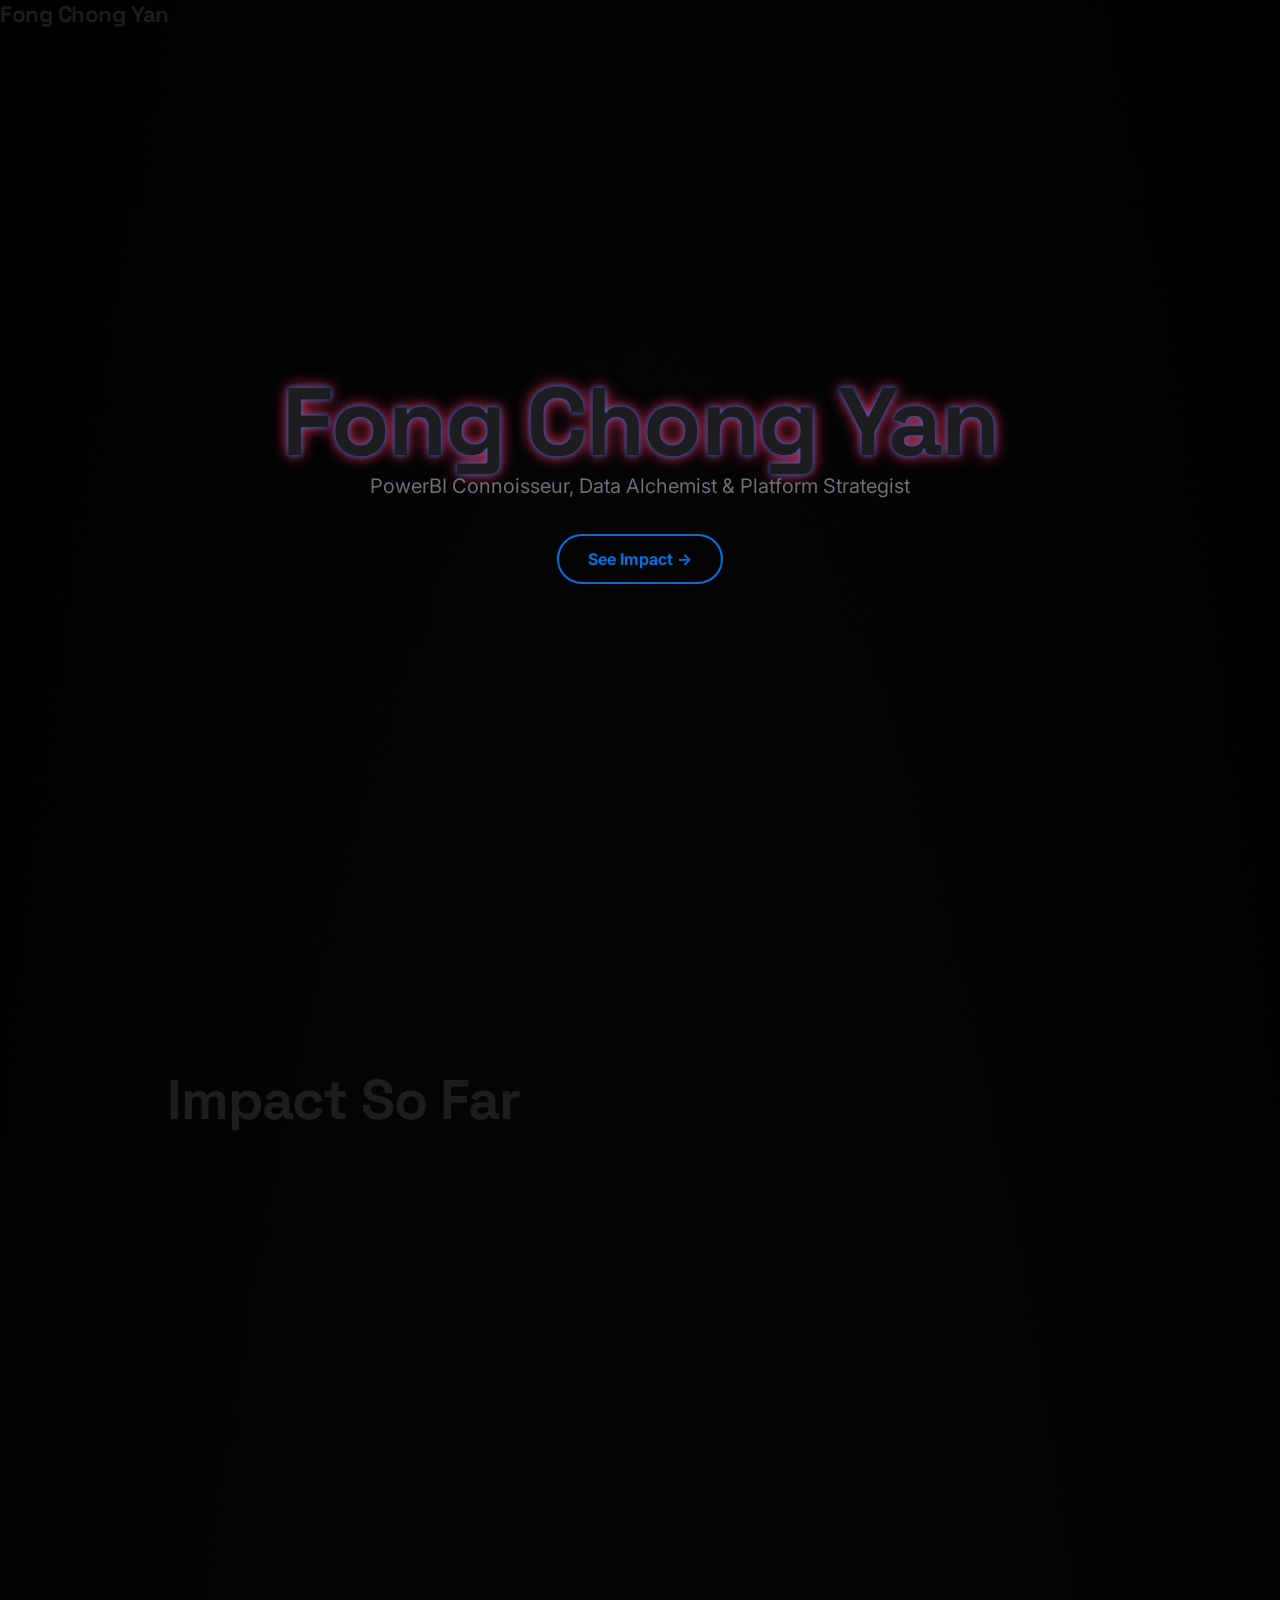
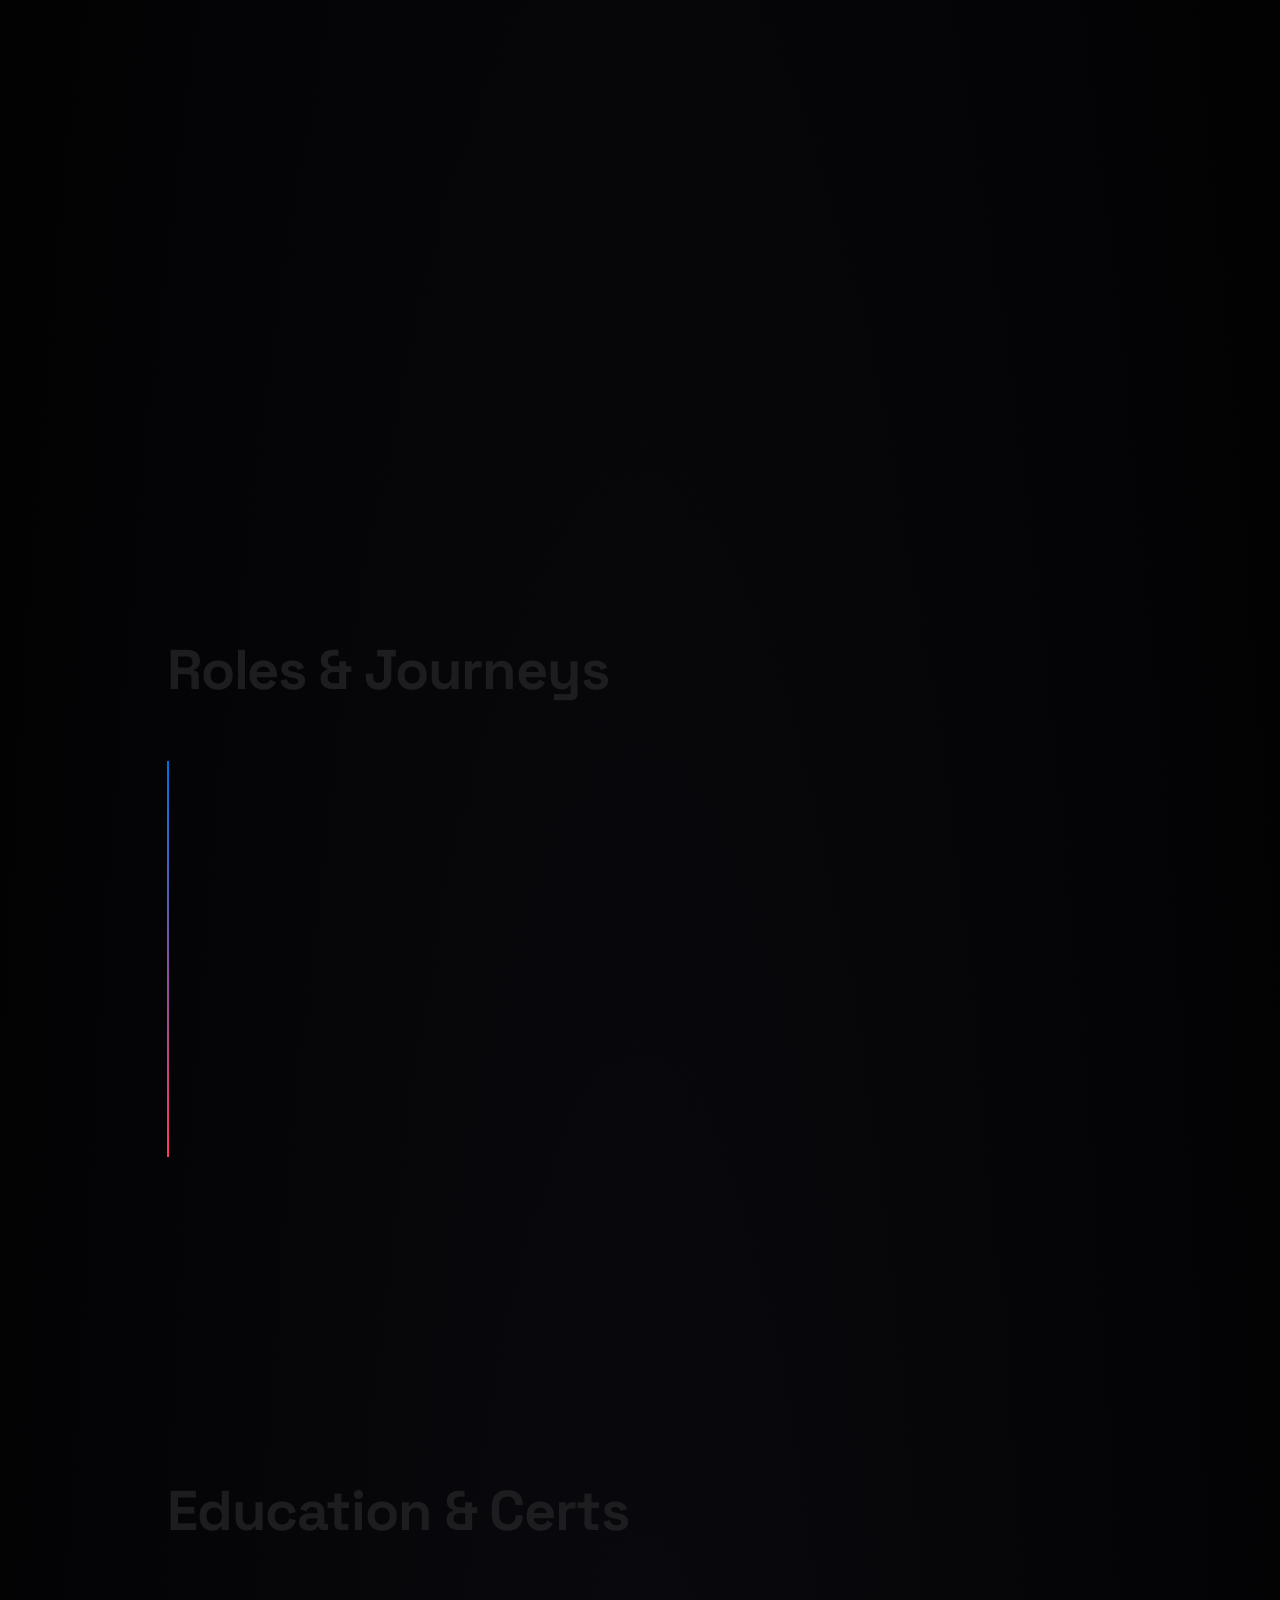
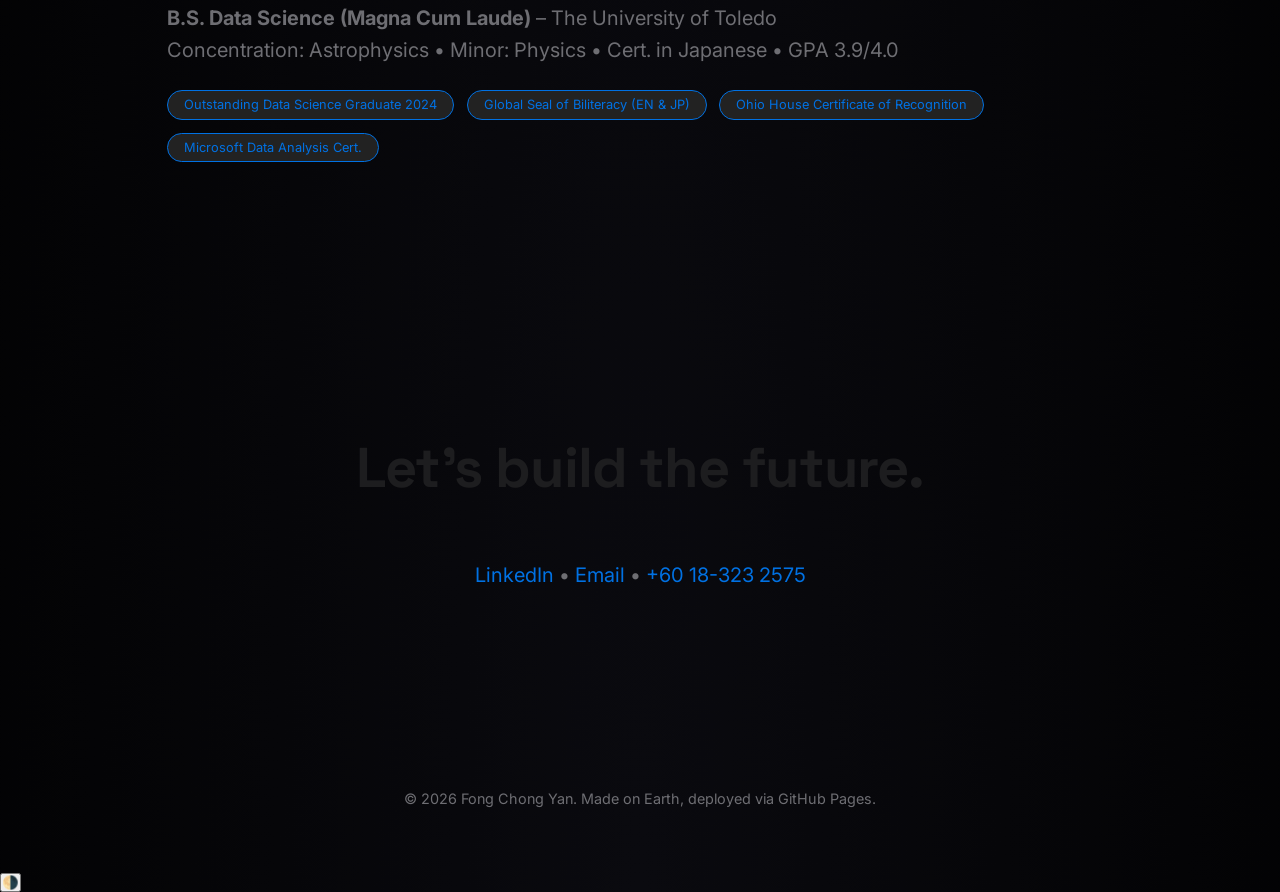
==== index.html @ 3a3797fb "move src files to repo root so GitHub Pages can see index.html" ====
<!DOCTYPE html>
<html lang="en">
<head>
  <meta charset="utf-8">
  <title>Fong Chong Yan — Data Alchemist</title>
  <meta name="viewport" content="width=device-width, initial-scale=1">
  <link rel="preconnect" href="https://fonts.googleapis.com">
  <link rel="preconnect" href="https://fonts.gstatic.com" crossorigin>
  <link href="https://fonts.googleapis.com/css2?family=Inter:wght@400;700;900&family=Space+Grotesk:wght@500;700&display=swap" rel="stylesheet">
  <link rel="stylesheet" href="css/main.css">
  <link rel="stylesheet" href="css/dark.css" id="theme-link">
</head>

<body>
  <canvas id="galaxy"></canvas>

  <!-- ---- HERO ---- -->
  <section class="hero">
    <div class="hero__content">
      <h1 class="glitch">Fong Chong Yan</h1>
      <p>PowerBI Connoisseur, Data Alchemist & Platform Strategist</p>
      <a href="#impact" class="cta">See Impact →</a>
    </div>
  </section>

  <!-- ---- IMPACT ---- -->
  <section id="impact">
    <div class="center">
      <h2>Impact So Far</h2>
      <div class="impact-grid">
        <div class="impact-card fade-up">
          <span class="impact-number">7</span>
          <span class="impact-label">Dashboards Shipped</span>
          <p>Real-time KPI command centres across retail, social, volunteer & sustainability ops.</p>
        </div>
        <div class="impact-card fade-up">
          <span class="impact-number">RM 3 M+</span>
          <span class="impact-label">Influenced</span>
          <p>Insights adopted by C-suite for FY-26 budget and sustainability roadmap.</p>
        </div>
        <div class="impact-card fade-up">
          <span class="impact-number">95 %</span>
          <span class="impact-label">Accuracy</span>
          <p>ML pipeline that chewed 900 GB of astronomical imagery—6 months of PhD time saved.</p>
        </div>
        <div class="impact-card fade-up">
          <span class="impact-number">6</span>
          <span class="impact-label">Languages</span>
          <p>Fluent in English, Malay, Mandarin, Cantonese, Hokkien; intermediate Japanese.</p>
        </div>
      </div>
    </div>
  </section>

  <!-- ---- ROLES ---- -->
  <section id="roles">
    <div class="center">
      <h2>Roles & Journeys</h2>
      <div class="timeline">
        <!-- role-cards copied exactly as you had them -->
        <div class="role-card fade-up"> …your Public Mutual block… </div>
        <div class="role-card fade-up"> …your PETRONAS block… </div>
        <div class="role-card fade-up"> …your UToledo block… </div>
      </div>
    </div>
  </section>

  <!-- ---- EDU ---- -->
  <section id="edu">
    <div class="center">
      <h2>Education & Certs</h2>
      <p><strong>B.S. Data Science (Magna Cum Laude)</strong> – The University of Toledo<br>
         Concentration: Astrophysics • Minor: Physics • Cert. in Japanese • GPA 3.9/4.0</p>
      <div class="awards-bar">
        <span class="award-tag">Outstanding Data Science Graduate 2024</span>
        <span class="award-tag">Global Seal of Biliteracy (EN & JP)</span>
        <span class="award-tag">Ohio House Certificate of Recognition</span>
        <span class="award-tag">Microsoft Data Analysis Cert.</span>
      </div>
    </div>
  </section>

  <!-- ---- CONNECT ---- -->
  <section id="connect">
    <div class="center" style="text-align:center">
      <h2>Let’s build the future.</h2>
      <p>
        <a href="https://linkedin.com/in/chongyanfong" target="_blank">LinkedIn</a> •
        <a href="mailto:fongchongyan@gmail.com">Email</a> •
        <a href="tel:+60183232575">+60 18-323 2575</a>
      </p>
    </div>
  </section>

  <footer>
    © <span id="year"></span> Fong Chong Yan. Made on Earth, deployed via GitHub Pages.
  </footer>

  <script type="module" src="js/particles.js"></script>
  <script type="module" src="js/ui.js"></script>
</body>
</html>
---- css/main.css ----
:root{
  --bg0:#000;
  --bg1:#0a0a0f;
  --accent1:hsl(var(--hue,195) 100% 50%);
  --accent2:#ff0055;
  --text:#e5e5e5;
  --sub:#86868b;
  --max:1100px;
  --ease:cubic-bezier(.4,0,.2,1);
}
*{margin:0;padding:0;box-sizing:border-box}
html{scroll-behavior:smooth}
body{
  font-family:'Inter',sans-serif;
  background:var(--bg0);
  color:var(--text);
  overflow-x:hidden;
  background:radial-gradient(ellipse at bottom, #0a0a0f 0%, #000 100%);
}
h1,h2,h3{font-family:'Space Grotesk',sans-serif;letter-spacing:-.02em}
h1{font-size:clamp(3rem,8vw,6rem);font-weight:900;line-height:1}
h2{font-size:clamp(2rem,5vw,3.5rem);margin-bottom:1em}
h3{font-size:1.4rem}
p{font-size:clamp(1rem,2vw,1.25rem);line-height:1.6;color:var(--sub)}
a{color:var(--accent1);text-decoration:none}
section{width:100%;padding:clamp(5rem,15vh,12rem) 0;position:relative}
.center{max-width:var(--max);margin:0 auto;padding:0 6vw}

/* ----- HERO ----- */
.hero{height:100vh;display:flex;align-items:center;justify-content:center;text-align:center;position:relative}
#galaxy{position:absolute;inset:0;z-index:-1}
.glitch{animation:glitch 2.5s infinite;text-shadow:0 0 5px var(--accent1),0 0 15px var(--accent2)}
@keyframes glitch{20%{text-shadow:-2px 0 var(--accent2),2px 0 var(--accent1)}40%{text-shadow:2px 0 var(--accent2),-2px 0 var(--accent1)}}
.cta{margin-top:2rem;display:inline-block;padding:.8rem 1.8rem;border:2px solid var(--accent1);border-radius:999px;font-weight:700;transition:.3s}
.cta:hover{background:var(--accent1);color:#000}

/* ----- IMPACT CARDS ----- */
.impact-grid{display:grid;gap:2rem;grid-template-columns:repeat(auto-fit,minmax(280px,1fr))}
.impact-card{
  background:linear-gradient(145deg,#111 0%,#000 100%);
  border:1px solid #222;border-radius:20px;padding:3rem 2rem;
  transition:transform .3s var(--ease),box-shadow .3s var(--ease);
  will-change:transform;position:relative;overflow:hidden;
}
.impact-card:hover{transform:translateY(-10px);box-shadow:0 0 25px var(--accent1),0 0 50px var(--accent2)}
.impact-number{font-size:4rem;font-weight:900;background:linear-gradient(90deg,var(--accent1),var(--accent2));-webkit-background-clip:text;-webkit-text-fill-color:transparent;display:block;margin-bottom:.5rem}
.impact-label{font-size:1.1rem;letter-spacing:.05em;text-transform:uppercase;color:var(--sub)}

/* ----- ROLE CARDS ----- */
.timeline{position:relative;padding-left:2rem}
.timeline::before{content:'';position:absolute;left:0;top:0;bottom:0;width:2px;background:linear-gradient(to bottom,var(--accent1),var(--accent2))}
.role-card{background:#111;border-left:4px solid var(--accent1);border-radius:12px;padding:2.5rem;margin-bottom:3rem;position:relative;transition:transform .3s var(--ease),box-shadow .3s var(--ease)}
.role-card:hover{transform:translateX(10px);box-shadow:0 0 20px var(--accent1)}
.role-header{display:flex;justify-content:space-between;align-items:flex-start;flex-wrap:wrap;margin-bottom:1rem}
.role-title{font-size:1.6rem;font-weight:700}
.role-date{font-size:1rem;color:var(--accent2)}
.role-award{display:inline-block;background:var(--accent2);color:#fff;padding:.2rem .8rem;border-radius:999px;font-size:.75rem;margin-top:.5rem}
.role-desc{margin-top:1rem;font-size:1.1rem}
.awards-bar{display:flex;flex-wrap:wrap;gap:.8rem;margin-top:1.5rem}
.award-tag{background:#222;border:1px solid var(--accent1);color:var(--accent1);padding:.4rem 1rem;border-radius:999px;font-size:.8rem}

/* ----- FOOTER ----- */
footer{text-align:center;padding:4rem 0;font-size:.9rem;color:var(--sub)}

/* ----- SCROLL FADES ----- */
.fade-up{opacity:0;transform:translateY(60px);transition:opacity .8s var(--ease),transform .8s var(--ease)}
.fade-up.on{opacity:1;transform:none}

/* ----- 3-D TILT & GLOW ----- */
.impact-card, .role-card{--glow-x:50%; --glow-y:50%}
.impact-card::before, .role-card::before{
  content:''; position:absolute; inset:-100%;
  background:radial-gradient(circle at var(--glow-x) var(--glow-y), var(--accent1) 0%, transparent 30%);
  opacity:0; transition:opacity .4s; pointer-events:none;
}
.impact-card:hover::before, .role-card:hover::before{opacity:.6}

/* ----- HUE ROTATE ----- */
:root{animation:hueRotate 20s linear infinite}
@keyframes hueRotate{to{--hue:360}}
---- css/dark.css ----
html.light{
  --bg0:#f5f5f7;
  --text:#1d1d1f;
  --sub:#6e6e73;
  --accent1:#0071e3;
  --accent2:#ff375f;
}
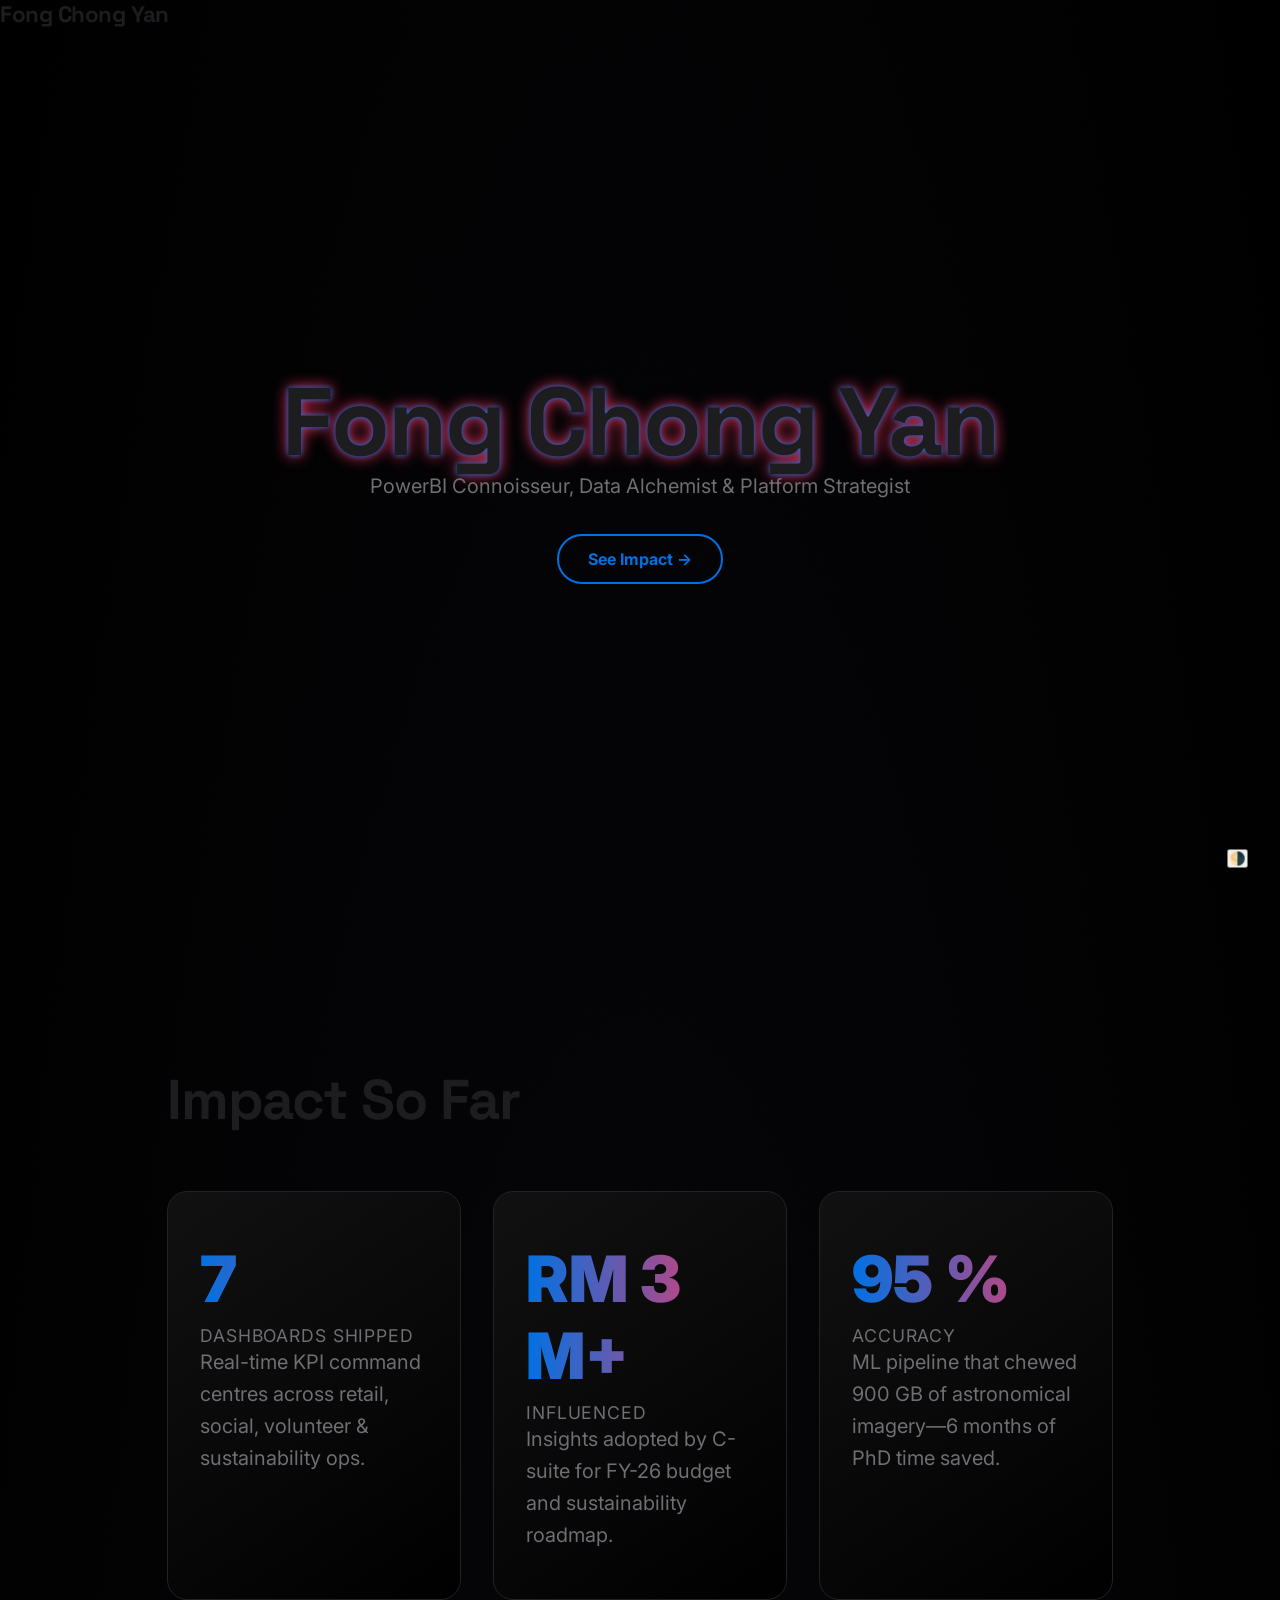
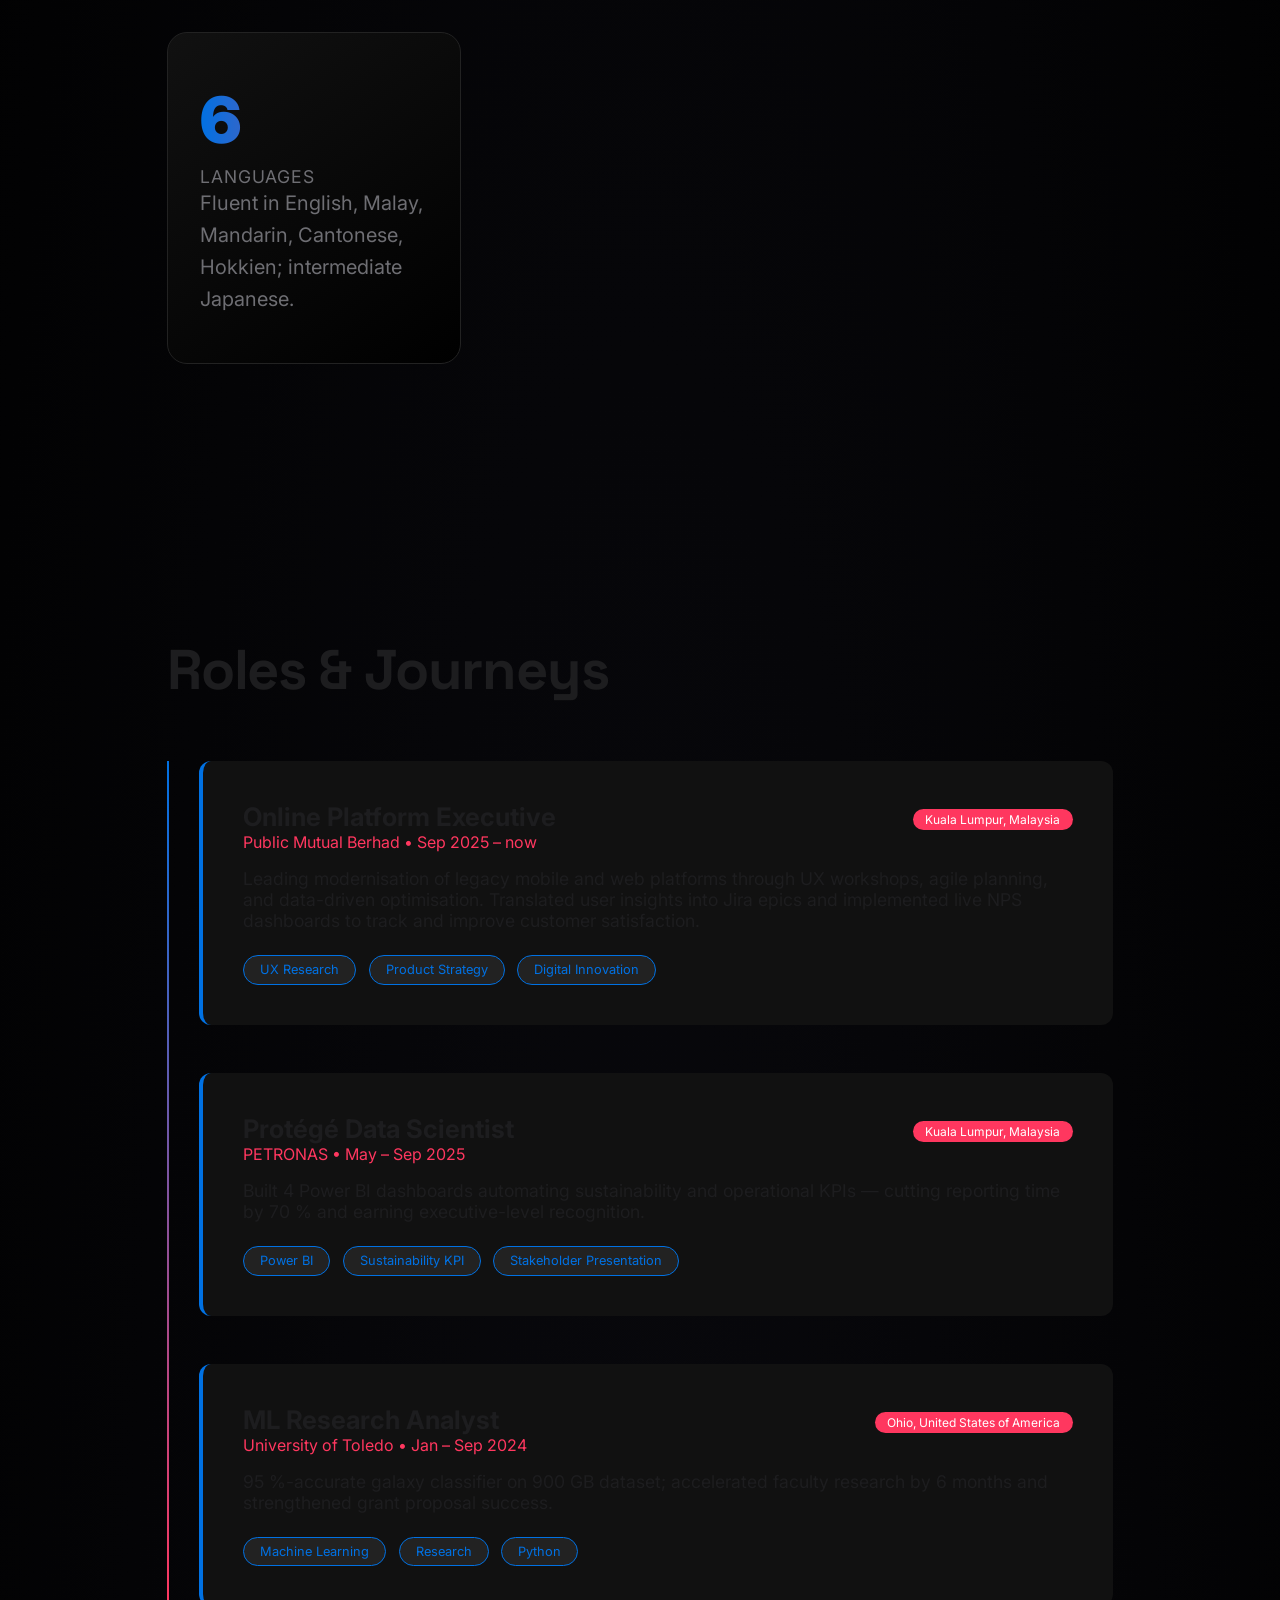
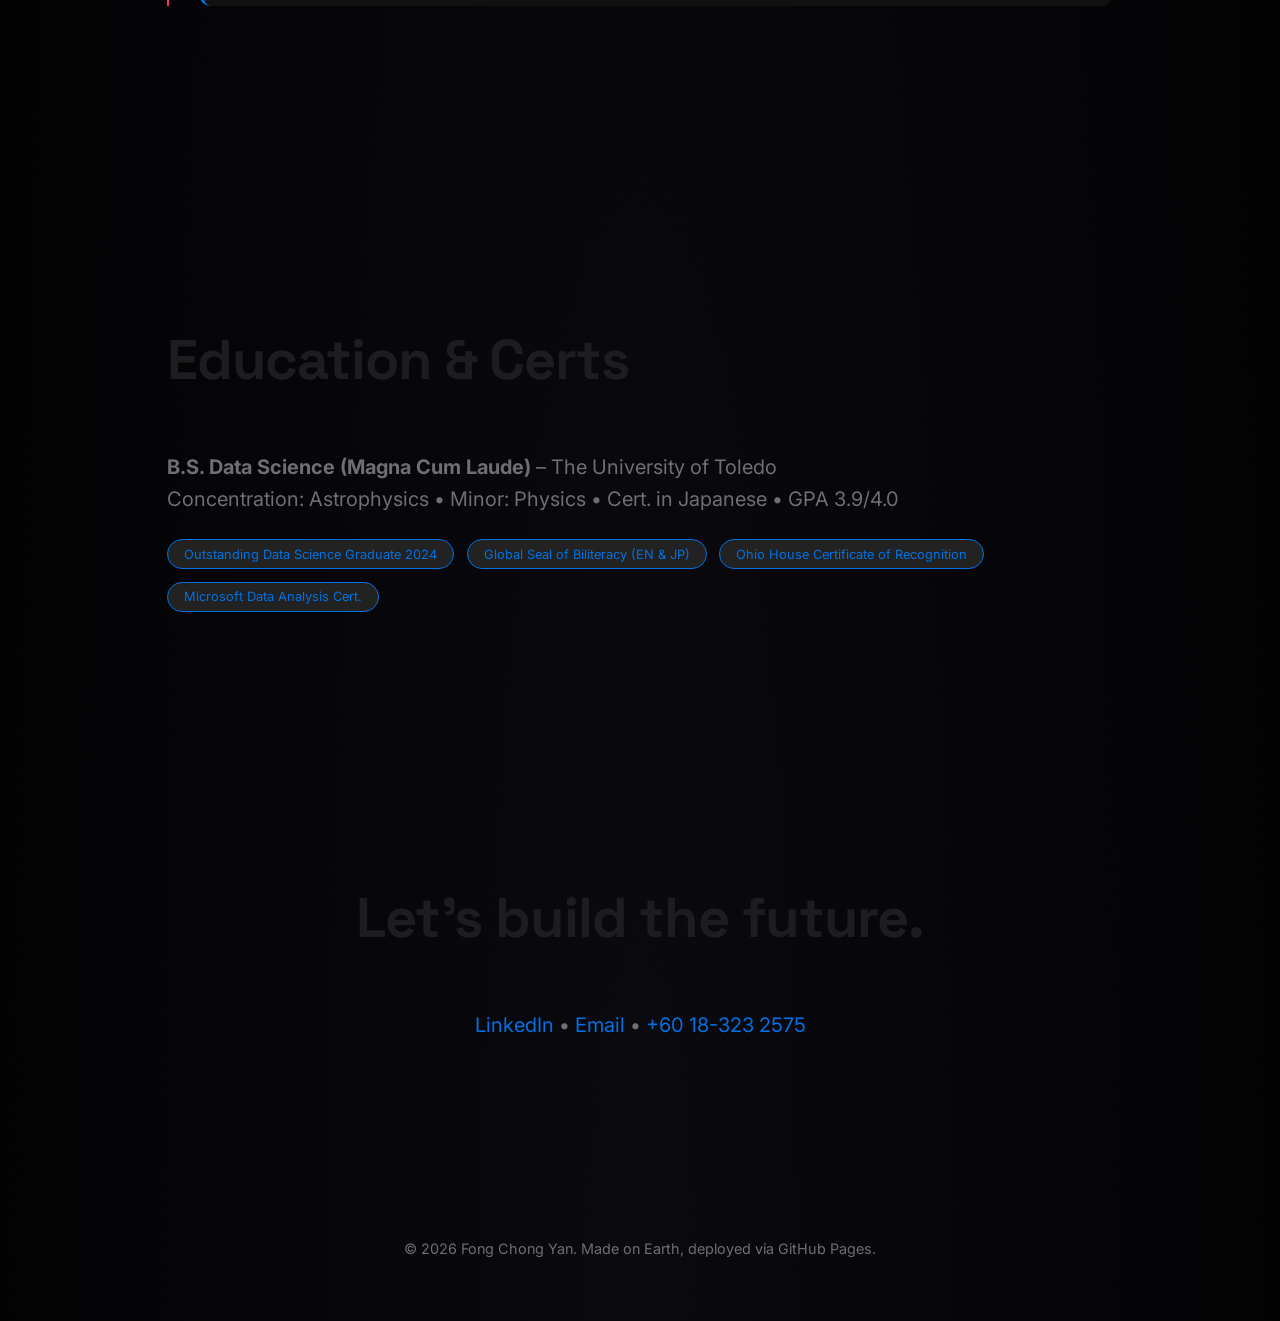
==== commit a39823d1: "Update index.html" ====
--- a/index.html
+++ b/index.html
@@ -57,10 +57,62 @@
     <div class="center">
       <h2>Roles & Journeys</h2>
       <div class="timeline">
-        <!-- role-cards copied exactly as you had them -->
-        <div class="role-card fade-up"> …your Public Mutual block… </div>
-        <div class="role-card fade-up"> …your PETRONAS block… </div>
-        <div class="role-card fade-up"> …your UToledo block… </div>
+        <!-- Public Mutual -->
+        <div class="role-card fade-up">
+          <div class="role-header">
+            <div>
+              <div class="role-title">Online Platform Executive</div>
+              <div class="role-date">Public Mutual Berhad • Sep 2025 – now</div>
+            </div>
+            <div class="role-award">Kuala Lumpur, Malaysia</div>
+          </div>
+          <div class="role-desc">
+            Leading modernisation of legacy mobile and web platforms through UX workshops, agile planning, and data-driven optimisation. Translated user insights into Jira epics and implemented live NPS dashboards to track and improve customer satisfaction.
+          </div>
+          <div class="awards-bar">
+            <span class="award-tag">UX Research</span>
+            <span class="award-tag">Product Strategy</span>
+            <span class="award-tag">Digital Innovation</span>
+          </div>
+        </div>
+
+        <!-- PETRONAS -->
+        <div class="role-card fade-up">
+          <div class="role-header">
+            <div>
+              <div class="role-title">Protégé Data Scientist</div>
+              <div class="role-date">PETRONAS • May – Sep 2025</div>
+            </div>
+            <div class="role-award">Kuala Lumpur, Malaysia</div>
+          </div>
+          <div class="role-desc">
+            Built 4 Power BI dashboards automating sustainability and operational KPIs — cutting reporting time by 70 % and earning executive-level recognition.
+          </div>
+          <div class="awards-bar">
+            <span class="award-tag">Power BI</span>
+            <span class="award-tag">Sustainability KPI</span>
+            <span class="award-tag">Stakeholder Presentation</span>
+          </div>
+        </div>
+
+        <!-- UToledo -->
+        <div class="role-card fade-up">
+          <div class="role-header">
+            <div>
+              <div class="role-title">ML Research Analyst</div>
+              <div class="role-date">University of Toledo • Jan – Sep 2024</div>
+            </div>
+            <div class="role-award">Ohio, United States of America</div>
+          </div>
+          <div class="role-desc">
+            95 %-accurate galaxy classifier on 900 GB dataset; accelerated faculty research by 6 months and strengthened grant proposal success.
+          </div>
+          <div class="awards-bar">
+            <span class="award-tag">Machine Learning</span>
+            <span class="award-tag">Research</span>
+            <span class="award-tag">Python</span>
+          </div>
+        </div>
       </div>
     </div>
   </section>
--- a/css/main.css
+++ b/css/main.css
@@ -77,4 +77,14 @@
 
 /* ----- HUE ROTATE ----- */
 :root{animation:hueRotate 20s linear infinite}
-@keyframes hueRotate{to{--hue:360}}+@keyframes hueRotate{to{--hue:360}}
+
+/* ---- GALAXY CANVAS ---- */
+#galaxy{
+  position:fixed;
+  inset:0;
+  z-index:-1;
+  display:block;
+  width:100vw;
+  height:100vh;
+}
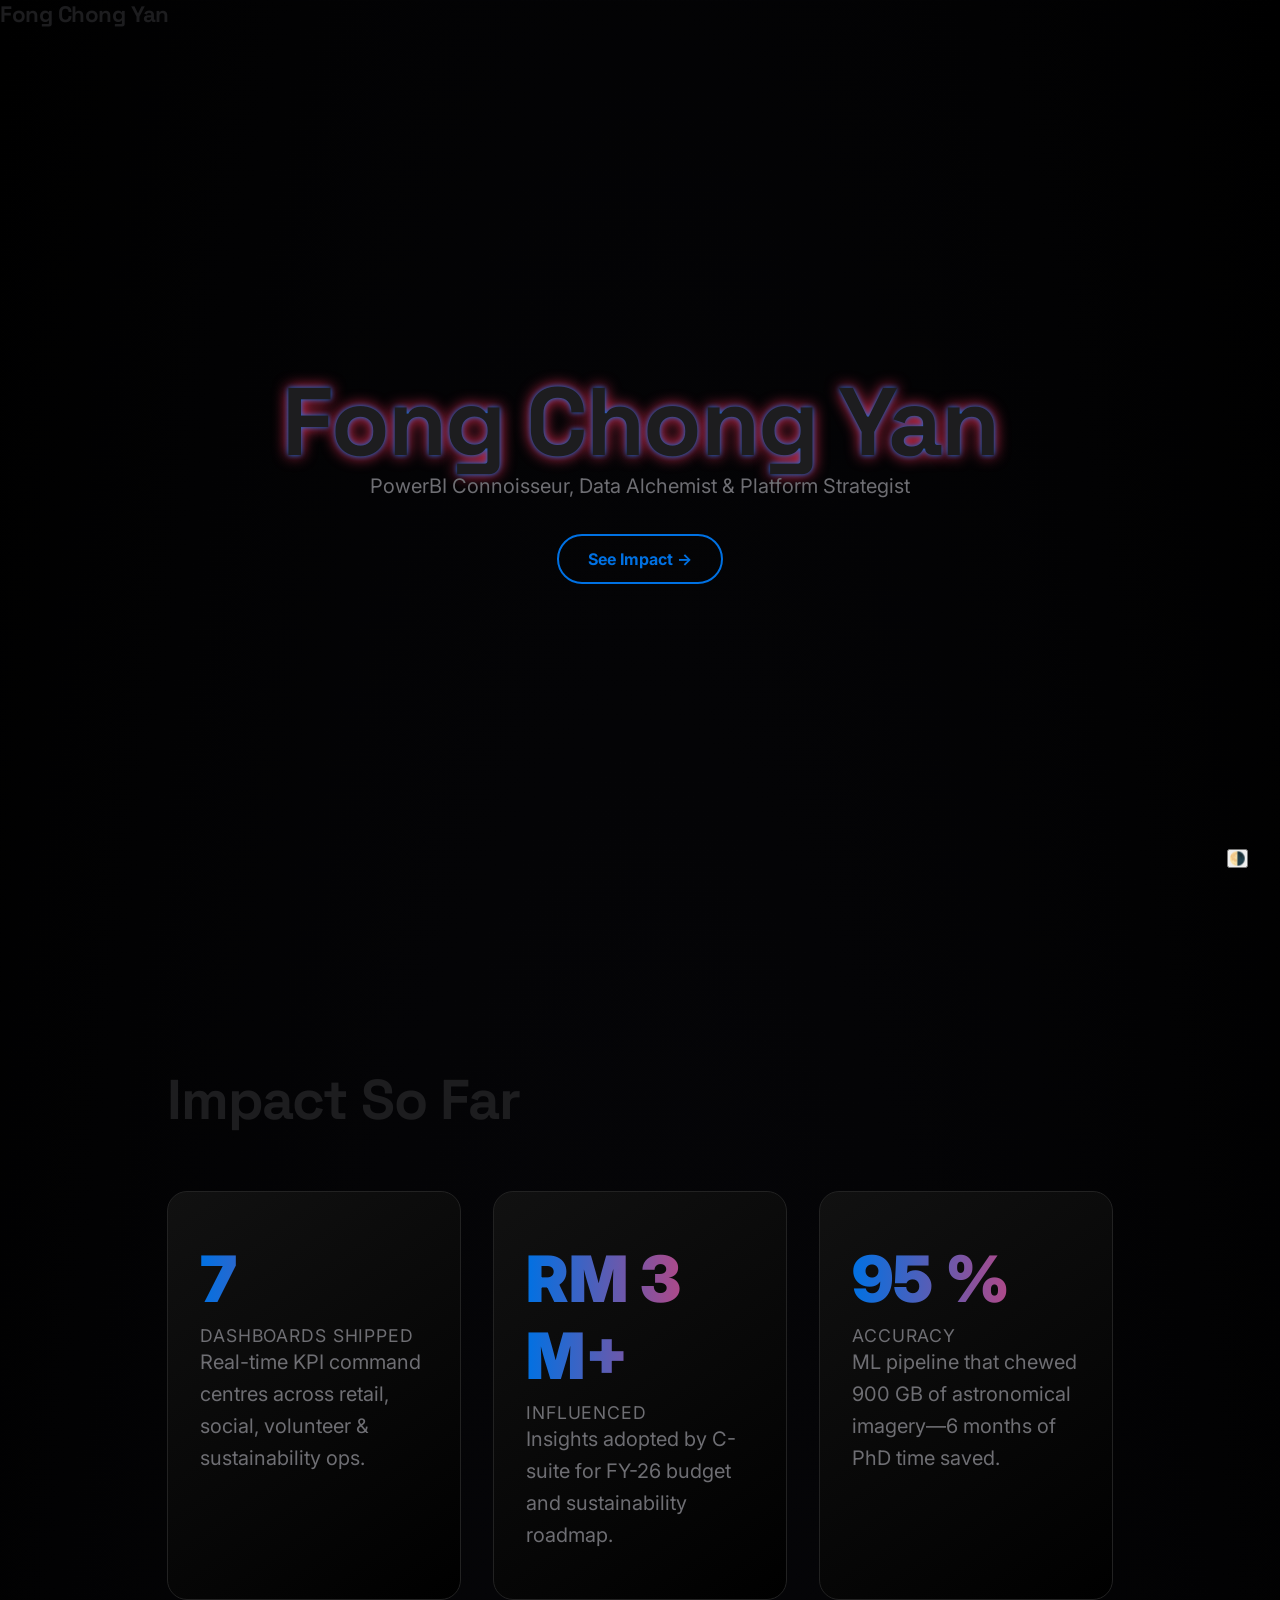
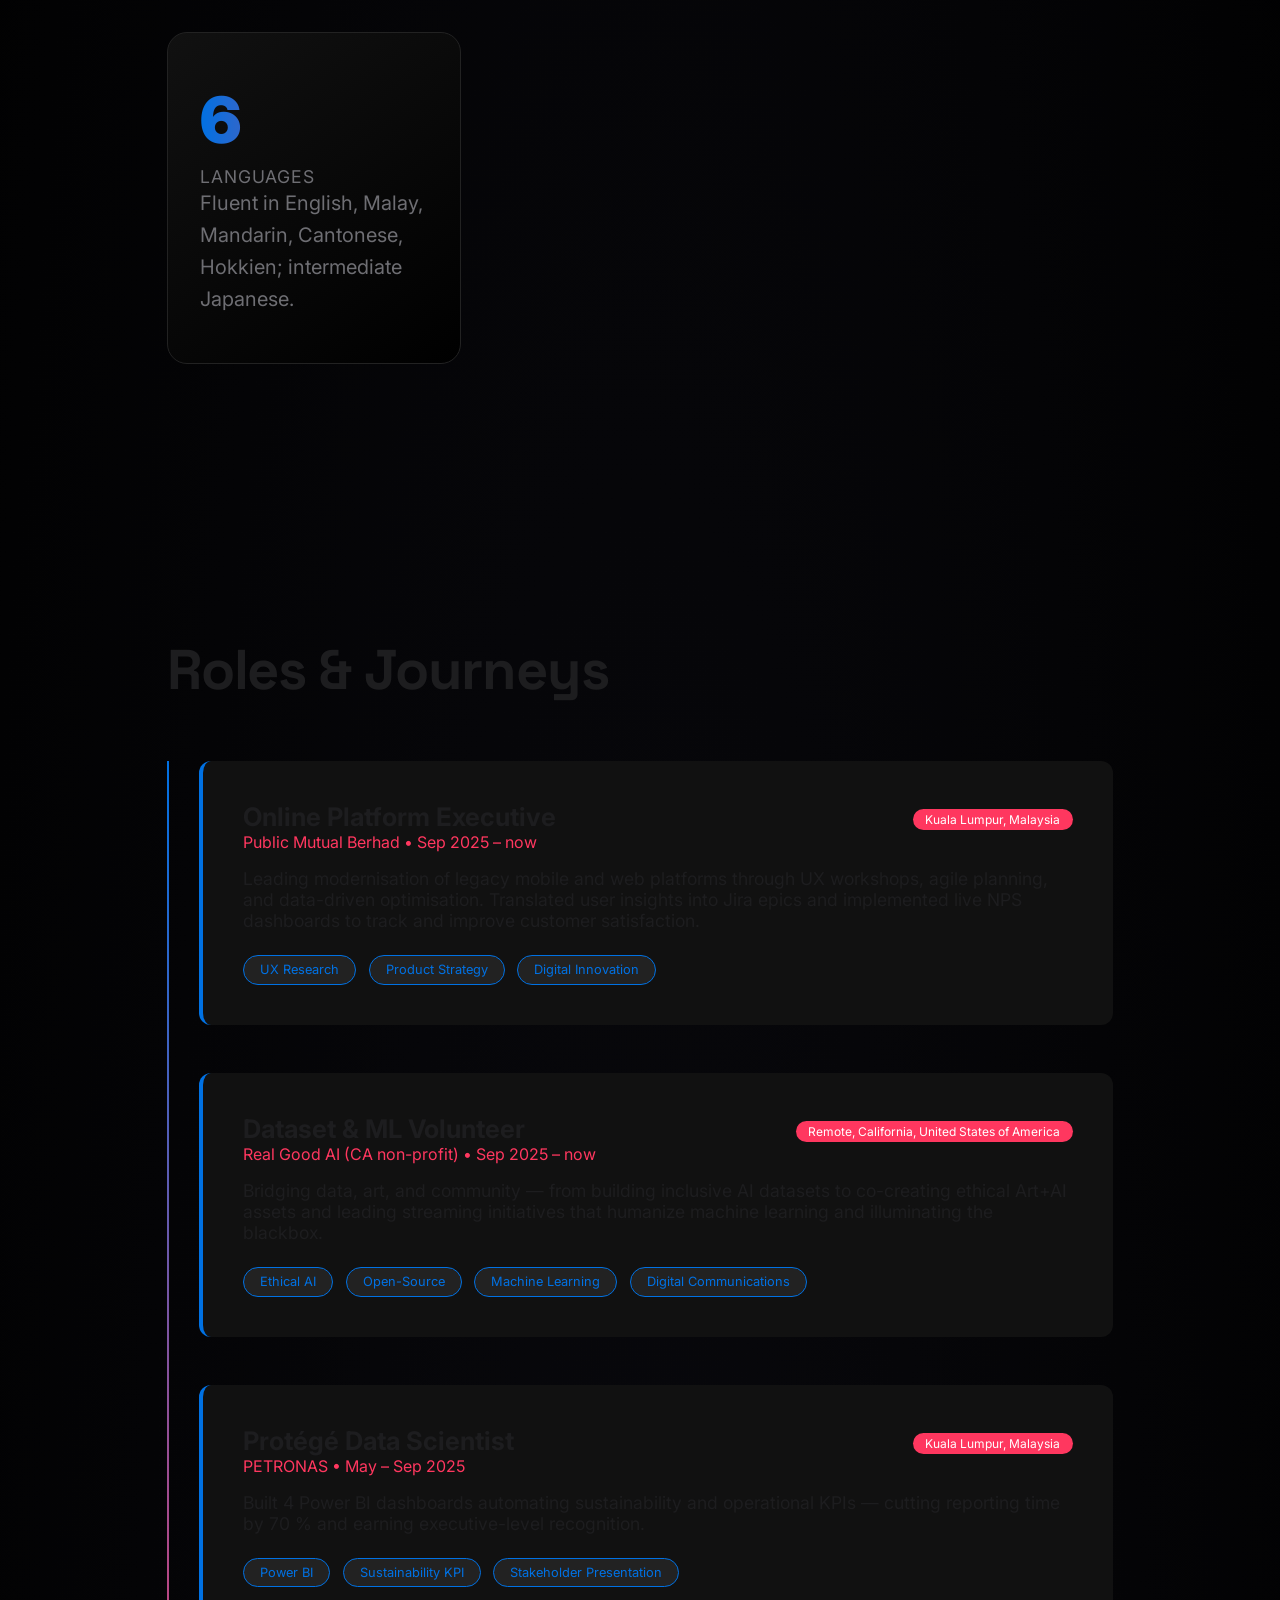
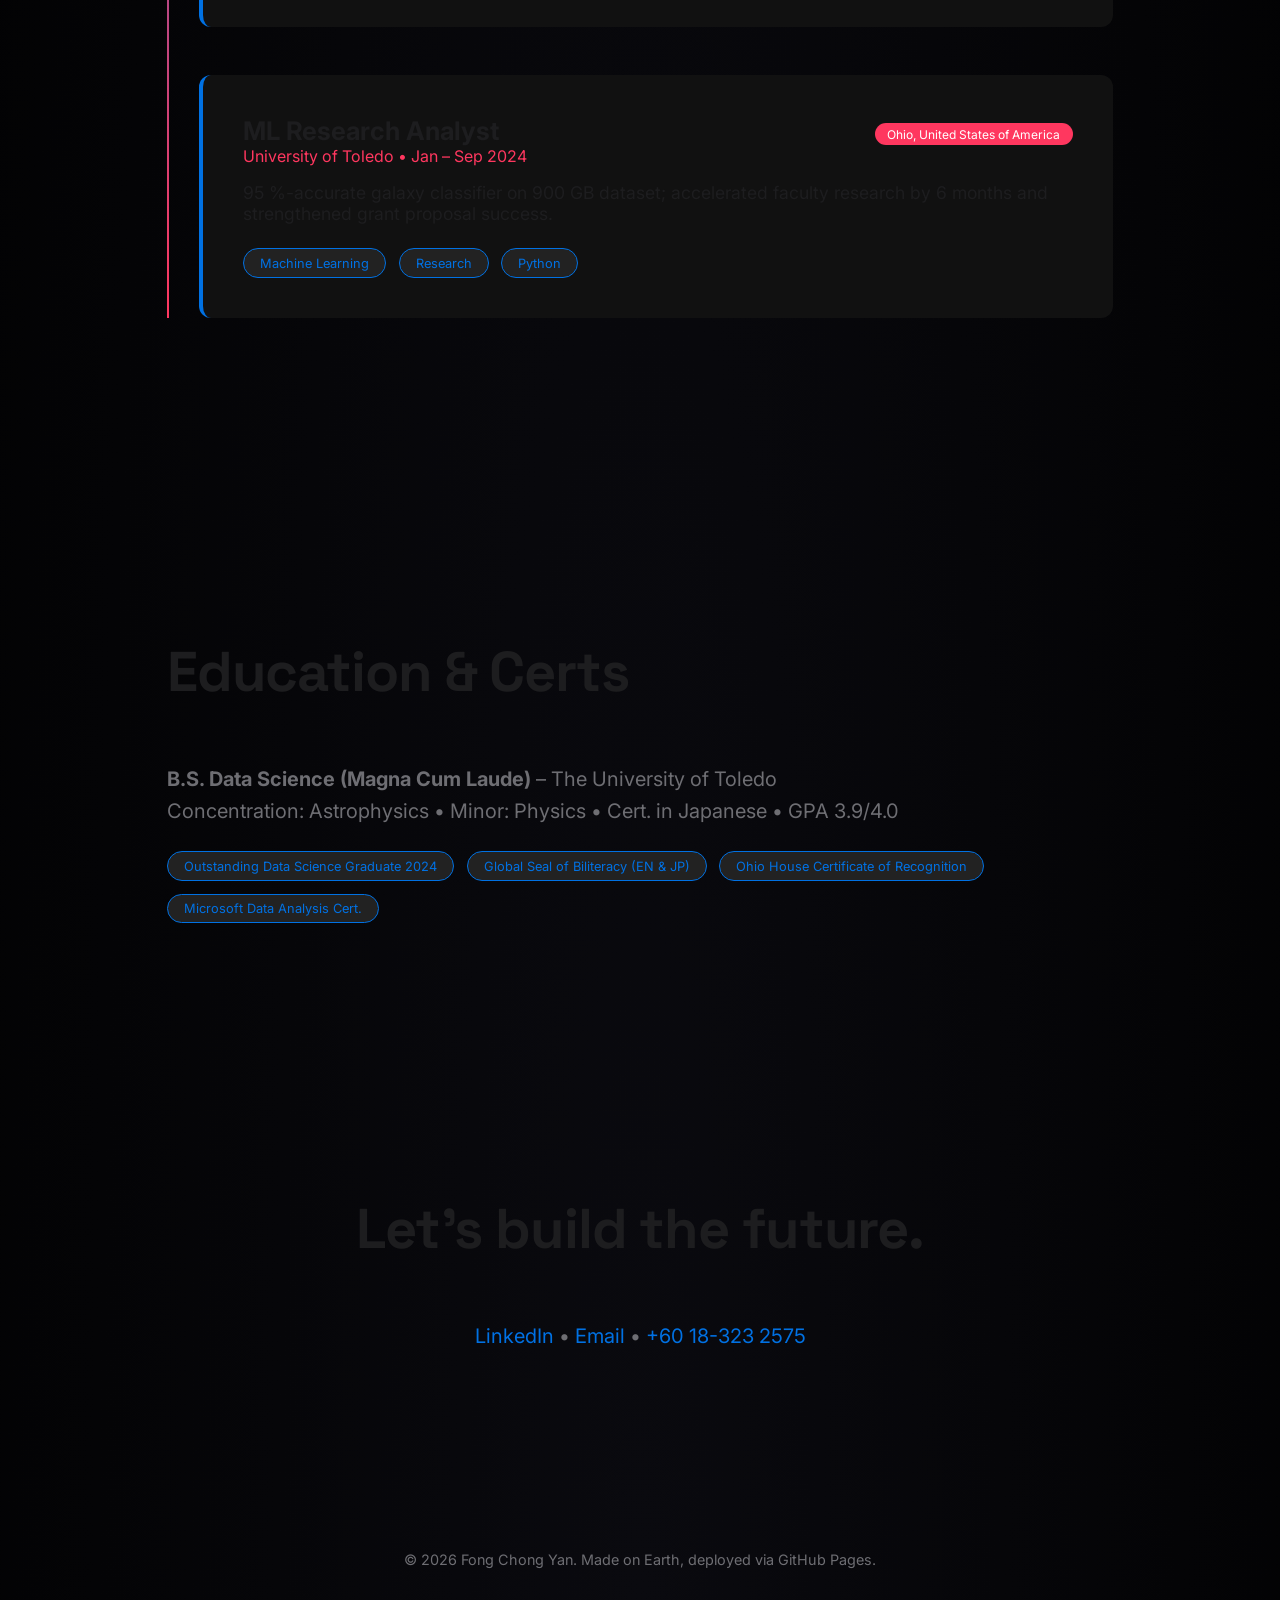
==== commit ebe48e9b: "Update index.html" ====
--- a/index.html
+++ b/index.html
@@ -73,6 +73,26 @@
             <span class="award-tag">UX Research</span>
             <span class="award-tag">Product Strategy</span>
             <span class="award-tag">Digital Innovation</span>
+          </div>
+        </div>
+
+        <!-- Real Good AI -->
+        <div class="role-card fade-up">
+          <div class="role-header">
+            <div>
+              <div class="role-title">Dataset & ML Volunteer</div>
+              <div class="role-date">Real Good AI (CA non-profit) • Sep 2025 – now</div>
+            </div>
+            <div class="role-award">Remote, California, United States of America</div>
+          </div>
+          <div class="role-desc">
+            Bridging data, art, and community — from building inclusive AI datasets to co-creating ethical Art+AI assets and leading streaming initiatives that humanize machine learning and illuminating the blackbox.
+          </div>
+          <div class="awards-bar">
+            <span class="award-tag">Ethical AI</span>
+            <span class="award-tag">Open-Source</span>
+            <span class="award-tag">Machine Learning</span>
+            <span class="award-tag">Digital Communications</span>
           </div>
         </div>
 
